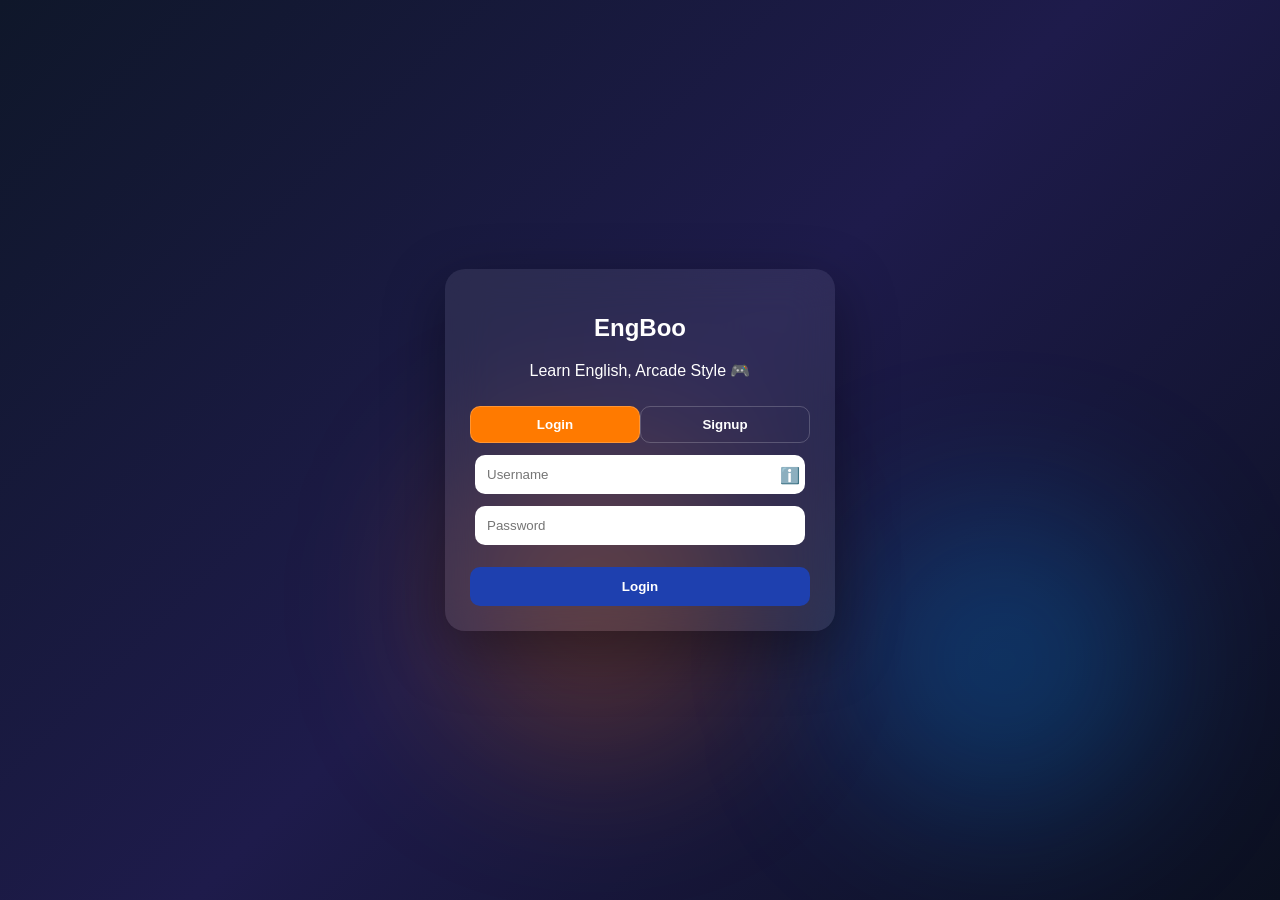
==== Hangman.html @ 026b47ae "release 1.0" ====
<!DOCTYPE html>
<html lang="en">
<head>
<meta charset="UTF-8">
<meta name="viewport" content="width=device-width, initial-scale=1.0">
<title>Hangman Game</title>

<style>

:root{
  --primary:#0e257a;
  --secondary:#F3BE7A;
  --accent:#FFC81E;
  --bg:#5E7AC4;
  --card:#ffffff;
  --text:#12233c;
}

*{
  margin:0;
  padding:0;
  box-sizing:border-box;
}

body{
  font-family:Inter,sans-serif;
  background:
  radial-gradient(
    circle at top left,
    #12233c 0%,
    #800040 40%,
    #c300ff 100%
  );

  min-height:100vh;
  display:flex;
  justify-content:center;
  align-items:center;
  padding:20px;
}

.game-container{
  width:100%;
  max-width:700px;
  background:white;
  border-radius:28px;
  padding:2rem;
  box-shadow:0 20px 50px rgba(0,0,0,0.15);
  text-align:center;
  position:relative;
  overflow:hidden;
}

.back-btn{
  position:absolute;
  top:20px;
  left:20px;
  width:42px;
  height:42px;
  border-radius:50%;
  background:white;
  color:var(--primary);
  text-decoration:none;
  display:flex;
  align-items:center;
  justify-content:center;
  font-size:1.4rem;
  font-weight:700;
  box-shadow:0 8px 20px rgba(0,0,0,0.1);
}

h1{
  color:var(--primary);
  margin-bottom:1rem;
}

.top-bar{
  display:flex;
  justify-content:space-between;
  align-items:center;
  gap:1rem;
  flex-wrap:wrap;
  margin-bottom:1.5rem;
}

.stat{
  font-weight:700;
}

.hearts{
  display:flex;
  gap:0.4rem;
  font-size:1.4rem;
}

.heart.lost{
  opacity:0.3;
  transform:scale(0.8);
}

.hint{
  margin-top:1rem;
  color:#666;
  font-weight:600;
}

.word-display{
  display:flex;
  justify-content:center;
  flex-wrap:wrap;
  gap:12px;
  margin:2rem 0;
}

.letter-box{
  width:48px;
  height:58px;
  border-radius:14px;
  background:#f4f4f4;
  display:flex;
  justify-content:center;
  align-items:center;
  font-size:1.8rem;
  font-weight:800;
  color:var(--primary);
}

.keyboard{
  display:grid;
  grid-template-columns:repeat(7,1fr);
  gap:12px;
  margin-top:2rem;
}

.key{
  padding:1rem;
  border:none;
  border-radius:14px;
  background:var(--primary);
  color:white;
  font-weight:700;
  cursor:pointer;
  transition:0.2s;
  font-size:1rem;
}

.key:hover{
  transform:translateY(-2px);
}

.key.correct{
  background:#2a9d50;
}

.key.wrong{
  background:#d62828;
}

.key:disabled{
  opacity:0.6;
  cursor:not-allowed;
}

.reveal-btn{
  margin-top:1.5rem;
  padding:1rem 1.4rem;
  border:none;
  border-radius:14px;
  background:var(--secondary);
  color:var(--primary);
  font-weight:800;
  cursor:pointer;
  font-size:1rem;
}

.streak{
  margin-top:1rem;
  color:#ff7b00;
  font-weight:800;
}

.definition-box{
  margin-top:1.5rem;
  line-height:1.7;
  color:#444;
}

.correct-flash{
  animation:correctFlash 0.45s;
}

.wrong-shake{
  animation:shake 0.45s;
}

@keyframes correctFlash{

  0%{
    background:#b7ffb7;
  }

  100%{
    background:white;
  }

}

@keyframes shake{

  0%,100%{
    transform:translateX(0);
  }

  20%{
    transform:translateX(-10px);
  }

  40%{
    transform:translateX(10px);
  }

  60%{
    transform:translateX(-8px);
  }

  80%{
    transform:translateX(8px);
  }

}

#countdown-screen{
  position:fixed;
  inset:0;
  background:rgba(0,0,0,0.8);
  display:flex;
  justify-content:center;
  align-items:center;
  z-index:9999;
  cursor:pointer;
}

#countdown-number{
  font-size:7rem;
  font-weight:900;
  color:white;
}

.count-animate{
  animation:pop 0.9s ease;
}

@keyframes pop{

  0%{
    transform:scale(0.7);
    opacity:0;
  }

  60%{
    transform:scale(1.08);
    opacity:1;
  }

  100%{
    transform:scale(1);
    opacity:1;
  }

}

.game-over{
  display:none;
}

#confetti{
  position:fixed;
  inset:0;
  pointer-events:none;
}

@media(max-width:600px){

  body{
    padding:12px;
  }

  .game-container{
    padding:1.2rem;
    border-radius:20px;
  }

  h1{
    font-size:1.6rem;
  }

  .top-bar{
    gap:0.6rem;
    justify-content:center;
  }

  .stat{
    font-size:0.9rem;
  }

  .keyboard{
    grid-template-columns:repeat(5,minmax(0,1fr));
    gap:8px;
    width:100%;
  }

  .key{
    padding:0.8rem 0.2rem;
    font-size:0.9rem;
    min-width:0;
  }

  .letter-box{
    width:40px;
    height:50px;
    font-size:1.4rem;
  }

  .hint{
    font-size:0.95rem;
    line-height:1.5;
  }

  .reveal-btn{
    width:100%;
    font-size:0.95rem;
    padding:0.9rem;
  }

  #countdown-number{
    font-size:3rem;
    text-align:center;
    padding:0 20px;
    line-height:1.2;
  }

}

</style>
</head>
<body>

<div id="countdown-screen">
  <div id="countdown-number">
    TAP TO START
  </div>
</div>

<canvas id="confetti"></canvas>

<div class="game-container" id="game-container">

<a href="index.html" class="back-btn">
←
</a>

<h1>🎯 Hangman</h1>

<div class="top-bar">

<div class="stat">
⭐ Coins:
<span id="coins">0</span>
</div>

<div class="stat">
🏆 Score:
<span id="score">0</span>
</div>

<div class="stat">
📈 Level:
<span id="level">1</span>
</div>

<div class="stat">
⏳
<span id="time">--</span>
</div>

<div class="hearts" id="hearts">
<span class="heart">❤️</span>
<span class="heart">❤️</span>
<span class="heart">❤️</span>
</div>

</div>

<div class="hint" id="hint">
Hint goes here
</div>

<div class="word-display" id="word-display"></div>

<div class="streak" id="streak">
🔥 Streak x0
</div>

<button class="reveal-btn" onclick="revealLetter()">
💡 Reveal Letter (-5 Coins)
</button>

<div class="keyboard" id="keyboard"></div>

<div class="definition-box" id="definition-box"></div>

<div class="game-over" id="game-over">

<h2>Game Over!</h2>

<h1 id="final-score">0</h1>

<button class="reveal-btn" onclick="restartGame()">
Play Again
</button>

</div>

</div>

<audio id="click-sound"
src="https://assets.mixkit.co/active_storage/sfx/2568/2568-preview.mp3">
</audio>

<audio id="correct-sound"
src="https://assets.mixkit.co/active_storage/sfx/2013/2013-preview.mp3">
</audio>

<audio id="wrong-sound"
src="https://assets.mixkit.co/active_storage/sfx/2955/2955-preview.mp3">
</audio>

<audio id="timeout-sound"
src="https://cdn.pixabay.com/download/audio/2022/03/10/audio_2f814eac1f.mp3?filename=clock-ticking-2-104806.mp3">
</audio>

<audio id="lose-sound"
src="https://cdn.pixabay.com/download/audio/2022/01/18/audio_d0e6c2db5d.mp3?filename=negative_beeps-6008.mp3">
</audio>

<audio id="win-sound"
src="https://assets.mixkit.co/active_storage/sfx/1435/1435-preview.mp3"
preload="auto">
</audio>

<audio
id="tap-sound"
src="https://assets.mixkit.co/active_storage/sfx/2568/2568-preview.mp3">
</audio>
<script src="storage.js"></script>
<script>

let usedWords = [];
let gameEnded = false;

const clickSound =
document.getElementById("click-sound");

const correctSound =
document.getElementById("correct-sound");

const wrongSound =
document.getElementById("wrong-sound");

const timeoutSound =
document.getElementById("timeout-sound");

const loseSound =
document.getElementById("lose-sound");

const winSound =
document.getElementById("win-sound");

clickSound.volume = 0.28;   // louder tap sound
correctSound.volume = 0.18;
wrongSound.volume = 0.12;
timeoutSound.volume = 0.08;
loseSound.volume = 0.15;
winSound.volume = 0.30;     // louder win sound
const streakSound =
document.getElementById("win-sound");

streakSound.volume = 0.15;

const words = [

/* EASY */

{
word:"apple",
hint:"A red fruit",
definition:"A fruit that grows on trees.",
example:"I ate an apple."
},

{
word:"purse",
hint:"used to store money",
definition:"A small bag carried in the hand.",
example:"She kept her wallet in her purse."
},

{
word:"car",
hint:"used to travel",
definition:"A vehicle with four wheels.",
example:"He drives a car."
},

{
word:"keyboard",
hint:"used for typing",
definition:"A panel of keys for inputting text into a computer.",
example:"She types quickly on her keyboard."
},

{
word:"banana",
hint:"A yellow fruit",
definition:"A long curved fruit.",
example:"Bananas are rich in potassium."
},

{
word:"teacher",
hint:"Works at school",
definition:"A person who teaches students.",
example:"My teacher is kind."
},

{
word:"school",
hint:"Place for learning",
definition:"A place where students study.",
example:"The school opens at 8 AM."
},

{
word:"garden",
hint:"Place with flowers",
definition:"An area used for growing plants.",
example:"The garden looks beautiful."
},

{
word:"window",
hint:"Made of glass",
definition:"An opening in a wall for light and air.",
example:"She opened the window."
},

{
word:"bottle",
hint:"Used for drinking",
definition:"A container for liquids.",
example:"He filled the bottle with water."
},

{
word:"doctor",
hint:"Treats sick people",
definition:"A medical professional.",
example:"The doctor gave medicine."
},

{
word:"pencil",
hint:"Used for writing",
definition:"A tool used for writing or drawing.",
example:"My pencil is sharp."
},

{
word:"rainbow",
hint:"Appears after rain",
definition:"A colorful arc in the sky.",
example:"We saw a rainbow yesterday."
},

/* MEDIUM */

{
word:"astronaut",
hint:"Travels to space",
definition:"A person trained for space travel.",
example:"The astronaut entered the rocket."
},

{
word:"computer",
hint:"Electronic machine",
definition:"A device used for processing data.",
example:"I use a computer for coding."
},

{
word:"elephant",
hint:"A very large animal",
definition:"The largest land animal.",
example:"The elephant sprayed water."
},

{
word:"mountain",
hint:"Very tall landform",
definition:"A large natural elevation of the earth.",
example:"They climbed the mountain."
},

{
word:"internet",
hint:"Connects the world",
definition:"A global computer network.",
example:"The internet is very useful."
},

{
word:"hospital",
hint:"Place for patients",
definition:"A place where people receive medical care.",
example:"She works in a hospital."
},

{
word:"diamond",
hint:"Very expensive stone",
definition:"A precious gemstone.",
example:"The diamond sparkled brightly."
},

{
word:"language",
hint:"Used for communication",
definition:"A system of words and grammar.",
example:"English is an international language."
},

{
word:"football",
hint:"Popular sport",
definition:"A game played with a ball.",
example:"They played football after school."
},

{
word:"airplane",
hint:"Flies in the sky",
definition:"A powered flying vehicle.",
example:"The airplane landed safely."
},

/* HARD */

{
word:"psychology",
hint:"Study of the mind",
definition:"Science of human behavior and mind.",
example:"She studies psychology."
},

{
word:"philosophy",
hint:"Study of existence and thinking",
definition:"The study of fundamental questions about life.",
example:"He enjoys reading philosophy."
},

{
word:"architecture",
hint:"Designing buildings",
definition:"The art of designing structures.",
example:"She studies architecture."
},

{
word:"entrepreneur",
hint:"Starts businesses",
definition:"A person who creates and runs businesses.",
example:"The entrepreneur launched a startup."
},

{
word:"encyclopedia",
hint:"Large knowledge book",
definition:"A book containing information on many subjects.",
example:"He searched the encyclopedia."
},

{
word:"communication",
hint:"Sharing information",
definition:"The process of exchanging ideas.",
example:"Communication skills are important."
},

{
word:"responsibility",
hint:"A duty or obligation",
definition:"Something you are expected to do.",
example:"Cleaning the room is your responsibility."
},

{
word:"electricity",
hint:"Powers devices",
definition:"A form of energy from electric charge.",
example:"The electricity went out."
},

{
word:"environment",
hint:"Nature around us",
definition:"The surroundings and natural world.",
example:"We should protect the environment."
},

{
word:"technology",
hint:"Modern innovation",
definition:"Application of scientific knowledge.",
example:"Technology changes quickly."
},

/* VERY HARD */

{
word:"metamorphosis",
hint:"A complete transformation",
definition:"A major change in form or structure.",
example:"A caterpillar undergoes metamorphosis."
},

{
word:"microbiology",
hint:"Study of microorganisms",
definition:"Science dealing with microscopic organisms.",
example:"She specializes in microbiology."
},

{
word:"cryptocurrency",
hint:"Digital money",
definition:"A decentralized digital currency.",
example:"Bitcoin is a cryptocurrency."
},

{
word:"photosynthesis",
hint:"Plants make food this way",
definition:"Process plants use sunlight to create energy.",
example:"Photosynthesis needs sunlight."
},

{
word:"international",
hint:"Between countries",
definition:"Existing between nations.",
example:"It was an international event."
},

{
word:"biodiversity",
hint:"Variety of living things",
definition:"The diversity of plant and animal life.",
example:"Forests support biodiversity."
},

{
word:"unbelievable",
hint:"Hard to believe",
definition:"Something extraordinary or shocking.",
example:"The magic trick was unbelievable."
},

{
word:"transportation",
hint:"Moving people or goods",
definition:"The act of transporting something.",
example:"Public transportation saves fuel."
},

{
word:"extraordinary",
hint:"Very unusual",
definition:"Remarkable or exceptional.",
example:"She has extraordinary talent."
},

{
word:"misunderstanding",
hint:"Failure to understand correctly",
definition:"A wrong interpretation.",
example:"It was just a misunderstanding."
}
];

let score = 0;
let level = 1;
let hearts = 3;
let coins = 0;
let streak = 0;

let currentWord = "";
let guessedLetters = [];
let timer;
let timerInterval;

const scoreElement =
document.getElementById("score");

const levelElement =
document.getElementById("level");

const coinsElement =
document.getElementById("coins");

const wordDisplay =
document.getElementById("word-display");

const hintElement =
document.getElementById("hint");

const keyboard =
document.getElementById("keyboard");

const streakElement =
document.getElementById("streak");

const timeElement =
document.getElementById("time");

const definitionBox =
document.getElementById("definition-box");

const gameContainer =
document.getElementById("game-container");


const tapSound =
document.getElementById("tap-sound");

tapSound.volume = 0.35;

  function unlockAudio(){

  [
  correctSound,
  wrongSound,
  timeoutSound,
  loseSound,
  winSound
  ]
  .forEach(sound => {

    sound.play()
    .then(() => {

      sound.pause();
      sound.currentTime = 0;

    })
    .catch(() => {});

  });

  tapSound.pause();
tapSound.currentTime = 0;
tapSound.play().catch(() => {});

}

function getDifficultyWords(){

  if(level <= 3){

    return words.slice(0,2);

  }

  else if(level <= 6){

    return words.slice(0,3);

  }

  else{

    return words;
  }

}

function startGame(){

  gameEnded = false;

  guessedLetters = [];

  definitionBox.innerHTML = "";

  const available =
  getDifficultyWords();

  // REMOVE RECENTLY USED WORDS

  let remainingWords =
  available.filter(item =>
    !usedWords.includes(item.word)
  );

  // RESET IF ALL USED

  if(remainingWords.length === 0){

    usedWords = [];

    remainingWords = available;
  }

  const selected =
  remainingWords[
    Math.floor(
      Math.random() *
      remainingWords.length
    )
  ];

  // SAVE USED WORD

  usedWords.push(selected.word);

  // KEEP ONLY LAST 15 WORDS

  if(usedWords.length > 15){

    usedWords.shift();
  }

  currentWord =
  selected.word;

  hintElement.textContent =
  "💡 Hint: " + selected.hint;

  renderWord();

  renderKeyboard();

  startTimer();

}

function renderWord(){

  wordDisplay.innerHTML = "";

  currentWord.split("")
  .forEach(letter => {

    const box =
    document.createElement("div");

    box.classList.add("letter-box");

    if(guessedLetters.includes(letter)){

      box.textContent = letter.toUpperCase();

    }

    else{

      box.textContent = "_";

    }

    wordDisplay.appendChild(box);

  });

}

function renderKeyboard(){

  keyboard.innerHTML = "";

  const letters =
  "abcdefghijklmnopqrstuvwxyz";

  letters.split("")
  .forEach(letter => {

    const btn =
    document.createElement("button");

    btn.classList.add("key");

    btn.textContent =
    letter.toUpperCase();

    btn.onclick =
    () => guessLetter(letter,btn);

    keyboard.appendChild(btn);

  });

}

function guessLetter(letter,button){

  button.disabled = true;

  // SMALL KEY TAP SOUND
  tapSound.pause();
  tapSound.currentTime = 0;
  tapSound.play().catch(()=>{});

  if(currentWord.includes(letter)){

    button.classList.add("correct");

guessedLetters.push(letter);

renderWord();

/* CHECK IF THIS LETTER FINISHES THE WORD */

const uniqueLetters =
[...new Set(currentWord.split(""))];

const won =
uniqueLetters.every(l =>
guessedLetters.includes(l));

if(won){

  checkWin();

}

else{

  correctSound.currentTime = 0;

  correctSound.play().catch(()=>{});

}

  }

  else{

    button.classList.add("wrong");

    wrongSound.pause();
    wrongSound.currentTime = 0;
    wrongSound.play().catch(()=>{});

    hearts--;

    updateHearts();

    gameContainer.classList.add("wrong-shake");

    setTimeout(() => {

      gameContainer.classList.remove("wrong-shake");

    },450);

    if(hearts <= 0){

      endGame();
    }

  }

}

function checkWin(){

  const uniqueLetters =
  [...new Set(currentWord.split(""))];

  const won =
  uniqueLetters.every(letter =>
  guessedLetters.includes(letter));

  if(won){

gameContainer.classList.add("correct-flash");

setTimeout(() => {

  gameContainer.classList.remove("correct-flash");

},450);

/* WIN SOUND */

winSound.pause();

winSound.currentTime = 0;

winSound.volume = 0.45;

const playPromise = winSound.play();

if(playPromise !== undefined){

  playPromise.catch(err => {

    console.log("Win sound failed:", err);

  });

}

streak++;

    streakElement.textContent =
    `🔥 Streak x${streak}`;

if(streak >= 3){

  coins += 2;

  launchConfetti();
}

    if(streak >= 5){

      coins += 5;
    }

    score++;

    level++;

    scoreElement.textContent = score;
    levelElement.textContent = level;
    coinsElement.textContent = coins;

    const selected =
    words.find(w => w.word === currentWord);

    definitionBox.innerHTML = `
    <h3>${selected.word.toUpperCase()}</h3>
    <p><strong>Definition:</strong>
    ${selected.definition}</p>

    <p><strong>Example:</strong>
    ${selected.example}</p>
    `;

    setTimeout(() => {

      startGame();

    },2500);

  }

}

function revealLetter(){

  // STOP IF GAME ENDED

  if(gameEnded){
    return;
  }

  if(coins < 5){

    alert("Not enough coins!");

    return;
  }

  const hiddenLetters =
  currentWord
  .split("")
  .filter(letter =>
    !guessedLetters.includes(letter));

  if(hiddenLetters.length === 0){
    return;
  }

  const randomLetter =
  hiddenLetters[
    Math.floor(
      Math.random() *
      hiddenLetters.length
    )
  ];

  guessedLetters.push(randomLetter);

  coins -= 5;

  coinsElement.textContent = coins;

  renderWord();

  checkWin();

}

function updateHearts(){

  const heartSpans =
  document.querySelectorAll(".heart");

  heartSpans.forEach((heart,index) => {

    if(index >= hearts){

      heart.classList.add("lost");
    }

  });

}

function startTimer(){

  clearInterval(timerInterval);

  if(level <= 3){

    timeElement.textContent = "--";

    return;
  }

  timer =
  level >= 8 ? 15 : 20;

  timeElement.textContent =
  timer;

  timerInterval =
  setInterval(() => {

    timer--;

    timeElement.textContent =
    timer;

    if(timer <= 0){

      clearInterval(timerInterval);
timeoutSound.currentTime = 0;

timeoutSound.play().catch(()=>{});
      hearts--;

      updateHearts();

      if(hearts <= 0){

        endGame();

      }

      else{

        startGame();
      }

    }

  },1000);

}

function endGame(){

  gameEnded = true;

  clearInterval(timerInterval);

  // SAVE SCORE
  updateScore("hangman", score);

  loseSound.pause();
  loseSound.currentTime = 0;

  loseSound.play().catch(()=>{});

  // HIDE GAME UI
  hintElement.style.display = "none";

  wordDisplay.style.display = "none";

  keyboard.style.display = "none";

  definitionBox.style.display = "none";

  document.querySelector(".reveal-btn")
  .style.display = "none";

  streakElement.style.display = "none";

  // SHOW GAME OVER
  const gameOver =
  document.getElementById("game-over");

  gameOver.style.display = "block";

  document.getElementById("final-score")
  .textContent = score;

  // SHOW CORRECT WORD
  gameOver.innerHTML = `
    <h2>Game Over!</h2>

    <p style="margin-top:10px;">
      The word was:
    </p>

    <h3 style="
      margin-top:10px;
      color:#0e257a;
    ">
      ${currentWord.toUpperCase()}
    </h3>

    <p style="margin-top:18px;">
      Final Score
    </p>

    <h1 id="final-score">
      ${score}
    </h1>

    <button
    class="reveal-btn"
    onclick="restartGame()">
      Play Again
    </button>

    <button
    class="reveal-btn"
    style="
      margin-left:10px;
      background:#1d9bf0;
      color:white;
    "
    onclick="shareScore()">
      Share Score
    </button>
  `;
}

function restartGame(){

  score = 0;
  level = 1;
  hearts = 3;
  coins = 0;
  streak = 0;

  gameEnded = false;

  scoreElement.textContent = score;

  levelElement.textContent = level;

  coinsElement.textContent = coins;

  streakElement.textContent =
  "🔥 Streak x0";

  // SHOW UI AGAIN

  hintElement.style.display = "block";

  wordDisplay.style.display = "flex";

  keyboard.style.display = "grid";

  definitionBox.style.display = "block";

  document.querySelector(".reveal-btn")
  .style.display = "inline-block";

  streakElement.style.display = "block";

  document.getElementById("game-over")
  .style.display = "none";

  document.querySelectorAll(".heart")
  .forEach(h =>
    h.classList.remove("lost")
  );

  startGame();

}

function shareScore(){

  const text =
  `🎯 I scored ${score} points in Hangman! Play here: https://eng-boo.vercel.app`;

  if(navigator.share){

    navigator.share({
      title:"Hangman",
      text:text
    });

  }

  else{

    alert(text);

  }

}

function launchConfetti(){

  const canvas =
  document.getElementById("confetti");

  const ctx =
  canvas.getContext("2d");

  canvas.width =
  window.innerWidth;

  canvas.height =
  window.innerHeight;

  const pieces = [];

  for(let i=0;i<120;i++){

    pieces.push({
      x:Math.random()*canvas.width,
      y:Math.random()*canvas.height-canvas.height,
      r:Math.random()*6+2,
      d:Math.random()*120
    });

  }

  let angle = 0;

  function draw(){

    ctx.clearRect(
    0,0,canvas.width,canvas.height
    );

    for(let i=0;i<pieces.length;i++){

      const p = pieces[i];

      ctx.beginPath();

      ctx.arc(
      p.x,p.y,p.r,
      0,Math.PI*2
      );

      ctx.fillStyle =
ctx.fillStyle = "#ffffff";

      ctx.fill();

    }

    update();

  }

  function update(){

    angle += 0.01;

    for(let i=0;i<pieces.length;i++){

      const p = pieces[i];

      p.y +=
      Math.cos(angle+p.d)+3;

      p.x +=
      Math.sin(angle);

      if(p.y > canvas.height){

        p.y = -10;
      }

    }

  }

  const animation =
  setInterval(draw,20);

  setTimeout(() => {

    clearInterval(animation);

    ctx.clearRect(
    0,0,canvas.width,canvas.height
    );

  },2500);

}

function startCountdown(){

  let count = 3;

  const countdownNumber =
  document.getElementById("countdown-number");

  const countdownScreen =
  document.getElementById("countdown-screen");

  function animate(text){

    countdownNumber.classList.remove("count-animate");

    void countdownNumber.offsetWidth;

    countdownNumber.textContent = text;

    countdownNumber.classList.add("count-animate");

  }

  animate(count);

  const interval =
  setInterval(() => {

    count--;

    if(count > 0){

      animate(count);

    }

    else if(count === 0){

      animate("GO!");

    }

    else{

      clearInterval(interval);

      setTimeout(() => {

        countdownScreen.style.display =
        "none";

        startGame();

      },700);

    }

  },1000);

}

document
.getElementById("countdown-screen")
.addEventListener("click",() => {

  unlockAudio();

  startCountdown();

},{
  once:true
});


</script>

</body>
</html>
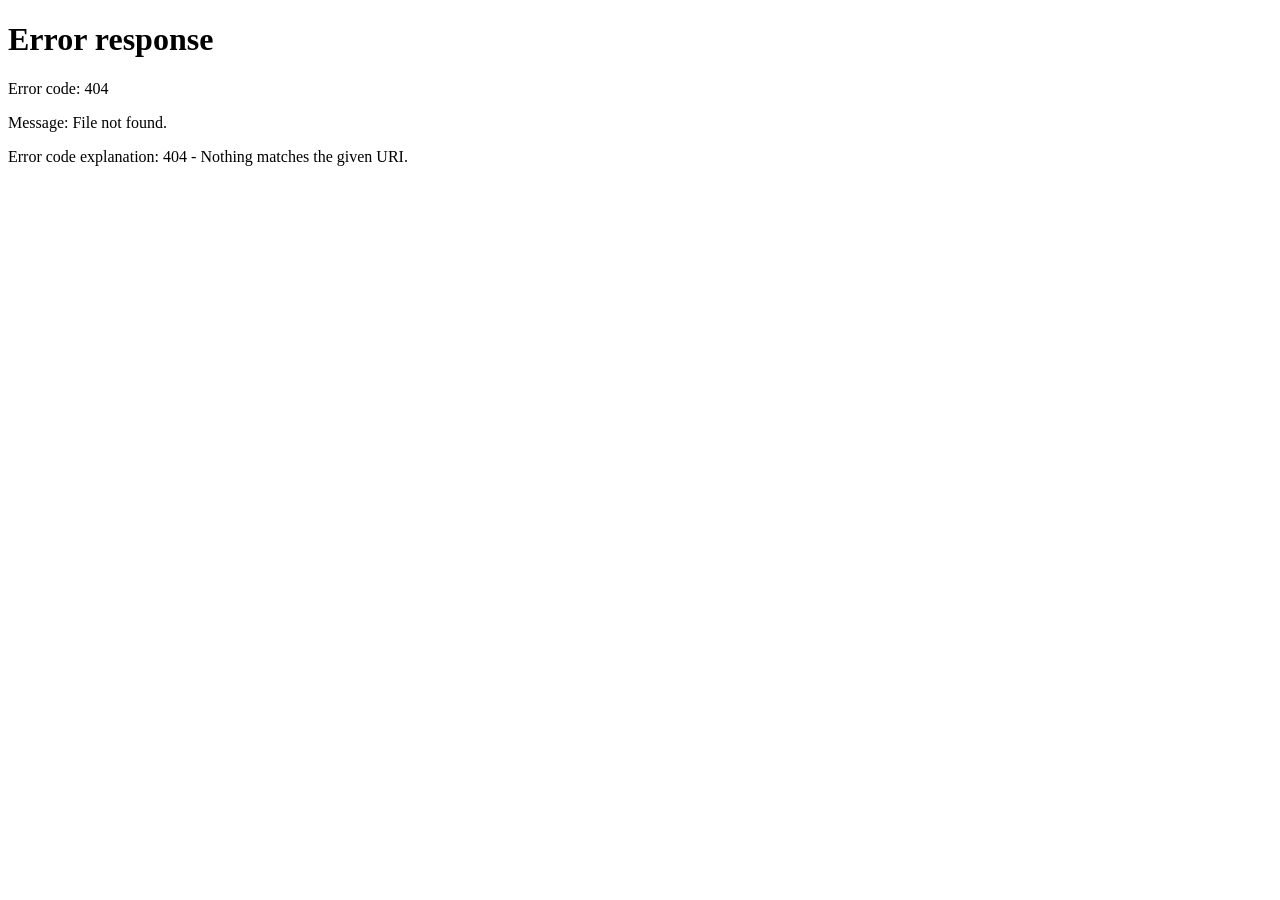
==== commit 99c3b58a: "mascot added" ====
--- a/Hangman.html
+++ b/Hangman.html
@@ -6,6 +6,36 @@
 <title>Hangman Game</title>
 
 <style>
+
+.cat-mascot{
+
+  position:absolute;
+
+  top:10px;
+
+  left:35%;
+
+  transform:translateX(-50%);
+
+  z-index:10;
+
+  pointer-events:none;
+
+  filter:
+  drop-shadow(0 12px 24px rgba(0,0,0,0.2));
+
+  animation:
+  floatCat 3s ease-in-out infinite;
+
+}
+
+.cat-mascot img{
+
+  width:140px;
+
+  display:block;
+
+}
 
 :root{
   --primary:#0e257a;
@@ -48,7 +78,8 @@
   box-shadow:0 20px 50px rgba(0,0,0,0.15);
   text-align:center;
   position:relative;
-  overflow:hidden;
+  overflow:visible;
+  margin-top:120px;
 }
 
 .back-btn{
@@ -341,10 +372,35 @@
 
 }
 
+.cat-message{
+  margin-top:0.4rem;
+  font-weight:700;
+  color:#0e257a;
+  min-height:24px;
+}
+
+@keyframes floatCat{
+
+  0%{
+    transform:translateY(0px);
+  }
+
+  50%{
+    transform:translateY(-8px);
+  }
+
+  100%{
+    transform:translateY(0px);
+  }
+
+}
+
 </style>
 </head>
 <body>
-
+<div class="cat-mascot">
+  <img id="cat-img" src="assets/cat/sitting-cat.png">
+</div>
 <div id="countdown-screen">
   <div id="countdown-number">
     TAP TO START
@@ -361,10 +417,12 @@
 
 <h1>🎯 Hangman</h1>
 
+
+
 <div class="top-bar">
 
 <div class="stat">
-⭐ Coins:
+🐟 Fishes:
 <span id="coins">0</span>
 </div>
 
@@ -387,6 +445,12 @@
 <span class="heart">❤️</span>
 <span class="heart">❤️</span>
 <span class="heart">❤️</span>
+<span class="heart">❤️</span>
+<span class="heart">❤️</span>
+<span class="heart">❤️</span>
+
+
+
 </div>
 
 </div>
@@ -402,7 +466,7 @@
 </div>
 
 <button class="reveal-btn" onclick="revealLetter()">
-💡 Reveal Letter (-5 Coins)
+💡 Reveal Letter (-5 Fishes)
 </button>
 
 <div class="keyboard" id="keyboard"></div>
@@ -452,6 +516,27 @@
 id="tap-sound"
 src="https://assets.mixkit.co/active_storage/sfx/2568/2568-preview.mp3">
 </audio>
+
+<audio
+id="cat-happy-sound"
+src="assets/sounds/cat-happy.mp3">
+</audio>
+
+<audio
+id="cat-sad-sound"
+src="assets/sounds/cat-sad.wav">
+</audio>
+
+<audio
+id="coin-sound"
+src="assets/sounds/coin.wav">
+</audio>
+
+<audio
+id="cat-scream-sound"
+src="assets/sounds/cat-scream.wav">
+</audio>
+
 <script src="storage.js"></script>
 <script>
 
@@ -475,6 +560,7 @@
 
 const winSound =
 document.getElementById("win-sound");
+
 
 clickSound.volume = 0.28;   // louder tap sound
 correctSound.volume = 0.18;
@@ -801,7 +887,7 @@
 
 let score = 0;
 let level = 1;
-let hearts = 3;
+let hearts = 6;
 let coins = 0;
 let streak = 0;
 
@@ -895,7 +981,10 @@
 
 }
 
+
 function startGame(){
+
+  updateCatMood("start");
 
   gameEnded = false;
 
@@ -1023,44 +1112,52 @@
 
   if(currentWord.includes(letter)){
 
+    updateCatMood("correct");
+
     button.classList.add("correct");
 
-guessedLetters.push(letter);
-
-renderWord();
-
-/* CHECK IF THIS LETTER FINISHES THE WORD */
-
-const uniqueLetters =
-[...new Set(currentWord.split(""))];
-
-const won =
-uniqueLetters.every(l =>
-guessedLetters.includes(l));
-
-if(won){
-
-  checkWin();
-
-}
-
-else{
-
-  correctSound.currentTime = 0;
-
-  correctSound.play().catch(()=>{});
-
-}
+    guessedLetters.push(letter);
+
+    renderWord();
+
+    /* CHECK IF THIS LETTER FINISHES THE WORD */
+
+    const uniqueLetters =
+    [...new Set(currentWord.split(""))];
+
+    const won =
+    uniqueLetters.every(l =>
+    guessedLetters.includes(l));
+
+    if(won){
+
+      checkWin();
+
+    }
+
+    else{
+
+      catHappySound.currentTime = 0;
+
+      catHappySound.play().catch(()=>{});
+
+    }
 
   }
 
   else{
 
+    updateCatMood("wrong");
+
     button.classList.add("wrong");
 
     wrongSound.pause();
+
     wrongSound.currentTime = 0;
-    wrongSound.play().catch(()=>{});
+
+    catSadSound.currentTime = 0;
+
+    catSadSound.play().catch(()=>{});
 
     hearts--;
 
@@ -1077,6 +1174,7 @@
     if(hearts <= 0){
 
       endGame();
+
     }
 
   }
@@ -1095,7 +1193,7 @@
   if(won){
 
 gameContainer.classList.add("correct-flash");
-
+updateCatMood("win");
 setTimeout(() => {
 
   gameContainer.classList.remove("correct-flash");
@@ -1110,7 +1208,10 @@
 
 winSound.volume = 0.45;
 
-const playPromise = winSound.play();
+coinSound.currentTime = 0;
+
+const playPromise =
+coinSound.play();
 
 if(playPromise !== undefined){
 
@@ -1283,7 +1384,7 @@
 }
 
 function endGame(){
-
+updateCatMood("lose");
   gameEnded = true;
 
   clearInterval(timerInterval);
@@ -1294,7 +1395,8 @@
   loseSound.pause();
   loseSound.currentTime = 0;
 
-  loseSound.play().catch(()=>{});
+  catScreamSound.currentTime = 0;
+catScreamSound.play().catch(()=>{});
 
   // HIDE GAME UI
   hintElement.style.display = "none";
@@ -1365,7 +1467,7 @@
 
   score = 0;
   level = 1;
-  hearts = 3;
+  hearts = 6;
   coins = 0;
   streak = 0;
 
@@ -1596,6 +1698,64 @@
   once:true
 });
 
+function updateCatMood(type){
+
+  const cat =
+  document.getElementById("cat-img");
+
+  if(type === "correct"){
+
+    cat.src =
+    "assets/cat/mouth-slightly-open-cat.png";
+
+  }
+
+  else if(type === "wrong"){
+
+    cat.src =
+    "assets/cat/shocked-cat.png";
+
+  }
+
+  else if(type === "win"){
+
+    cat.src =
+    "assets/cat/sitting-cat.png";
+
+  }
+
+  else if(type === "lose"){
+
+    cat.src =
+    "assets/cat/passedout-cat.png";
+
+  }
+
+  else{
+
+    cat.src =
+    "assets/cat/mouth-slightly-open-cat.png";
+
+  }
+
+}
+
+const catHappySound =
+document.getElementById("cat-happy-sound");
+
+const catSadSound =
+document.getElementById("cat-sad-sound");
+
+const coinSound =
+document.getElementById("coin-sound");
+
+const catScreamSound =
+document.getElementById("cat-scream-sound");
+
+catHappySound.volume = 0.18;
+catSadSound.volume = 0.18;
+coinSound.volume = 0.20;
+catScreamSound.volume = 0.22;
 
 </script>
 
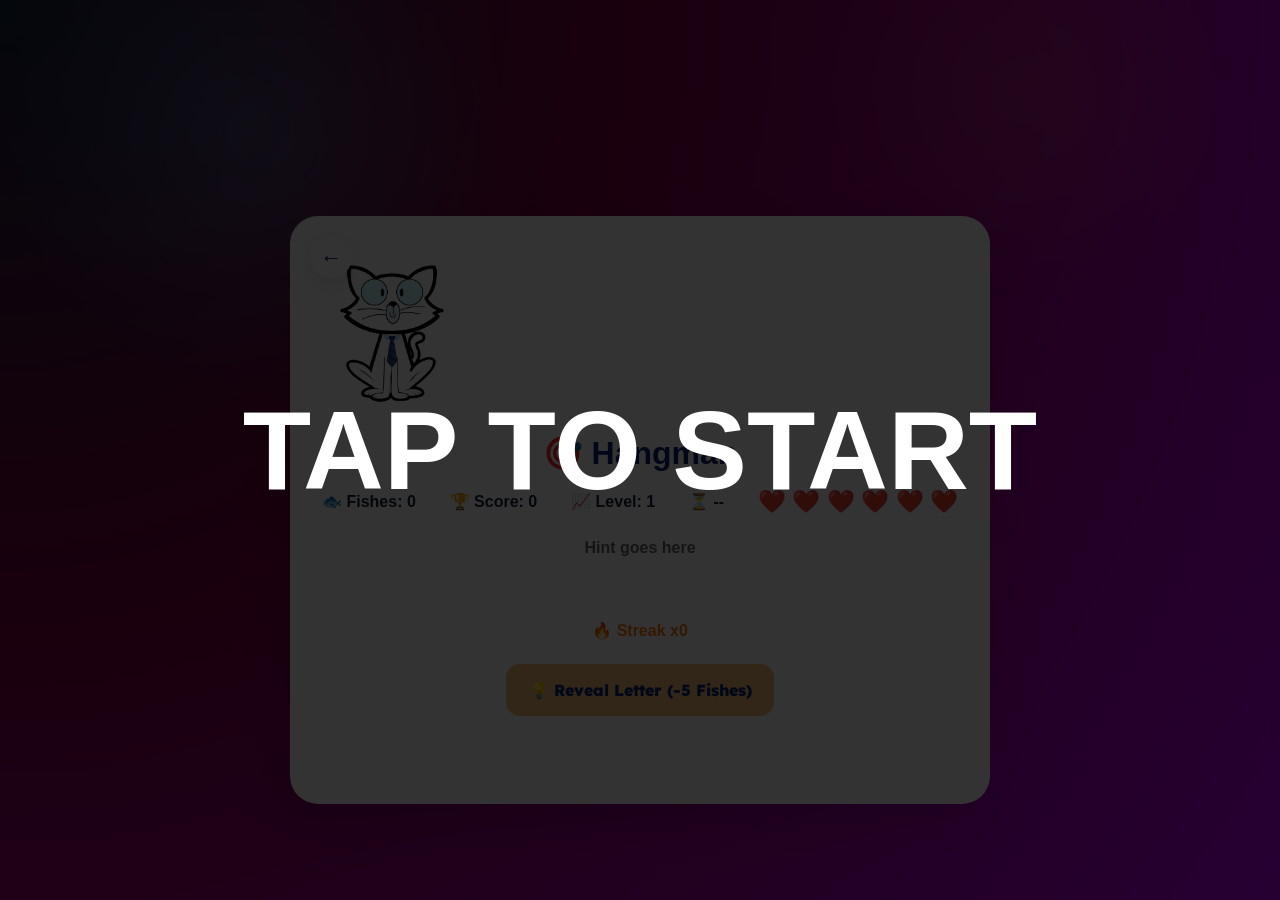
==== commit 61cb0791: "global leaderboard" ====
--- a/Hangman.html
+++ b/Hangman.html
@@ -4,20 +4,24 @@
 <meta charset="UTF-8">
 <meta name="viewport" content="width=device-width, initial-scale=1.0">
 <title>Hangman Game</title>
+<link rel="manifest" href="manifest.json">
+<link rel="stylesheet" href="styles.css">
 
 <style>
 
-.cat-mascot{
+/* Default = PC/Desktop */
+.spellbee-cat{
+
+  width:10%;
 
   position:absolute;
 
-  top:10px;
-
-  left:35%;
+  top:0%;
+  left:50%;
 
   transform:translateX(-50%);
 
-  z-index:10;
+  z-index:5;
 
   pointer-events:none;
 
@@ -25,7 +29,22 @@
   drop-shadow(0 12px 24px rgba(0,0,0,0.2));
 
   animation:
-  floatCat 3s ease-in-out infinite;
+  catFloat 3s ease-in-out infinite;
+
+  transition:
+  opacity 0.35s ease,
+  transform 0.35s ease;
+
+}
+
+/* Mobile */
+@media (max-width: 768px){
+
+  .spellbee-cat{
+    width:25%;
+    transform:translateX(-50%);
+    
+  }
 
 }
 
@@ -398,9 +417,7 @@
 </style>
 </head>
 <body>
-<div class="cat-mascot">
-  <img id="cat-img" src="assets/cat/sitting-cat.png">
-</div>
+
 <div id="countdown-screen">
   <div id="countdown-number">
     TAP TO START
@@ -410,7 +427,9 @@
 <canvas id="confetti"></canvas>
 
 <div class="game-container" id="game-container">
-
+<div class="cat-mascot">
+  <img id="cat-img" src="assets/cat/sitting-cat.png">
+</div>
 <a href="index.html" class="back-btn">
 ←
 </a>
@@ -578,6 +597,67 @@
 /* EASY */
 
 {
+word:"cat",
+hint:"small pet animal",
+definition:"A small domesticated animal.",
+example:"The cat is sleeping."
+},
+{
+word:"book",
+hint:"used for reading",
+definition:"A set of written pages.",
+example:"I read a book."
+},
+{
+word:"water",
+hint:"drinkable liquid",
+definition:"Clear liquid essential for life.",
+example:"Drink more water."
+},
+{
+word:"table",
+hint:"has four legs",
+definition:"Furniture with a flat top.",
+example:"The book is on the table."
+},
+{
+word:"chair",
+hint:"you sit on it",
+definition:"A seat for one person.",
+example:"She sat on the chair."
+},
+{
+word:"phone",
+hint:"used to call",
+definition:"A device for communication.",
+example:"He used his phone."
+},
+{
+word:"pen",
+hint:"used to write",
+definition:"An ink writing tool.",
+example:"I lost my pen."
+},
+{
+word:"milk",
+hint:"white drink",
+definition:"A white liquid from animals.",
+example:"She drinks milk."
+},
+{
+word:"sun",
+hint:"bright star in sky",
+definition:"The star at the center of our solar system.",
+example:"The sun is hot."
+},
+{
+word:"star",
+hint:"twinkles at night",
+definition:"A glowing space object.",
+example:"I saw a star."
+},
+
+{
 word:"apple",
 hint:"A red fruit",
 definition:"A fruit that grows on trees.",
@@ -668,7 +748,105 @@
 example:"We saw a rainbow yesterday."
 },
 
+{
+word:"river",
+hint:"flows to the sea",
+definition:"A large natural stream of water.",
+example:"The river is calm."
+},
+{
+word:"movie",
+hint:"a film to watch",
+definition:"A story recorded on camera for viewing.",
+example:"We watched a movie tonight."
+},
+{
+word:"pizza",
+hint:"savory flatbread",
+definition:"A dish with cheese and toppings on dough.",
+example:"He ordered a pizza."
+},
+{
+word:"socks",
+hint:"worn on feet",
+definition:"Soft coverings worn on feet.",
+example:"Her socks are warm."
+},
+{
+word:"clock",
+hint:"tells the time",
+definition:"A device for showing the time of day.",
+example:"The clock struck noon."
+},
+{
+word:"bread",
+hint:"baked grain food",
+definition:"A staple food made from flour and water.",
+example:"She sliced the bread."
+},
+
 /* MEDIUM */
+
+{
+word:"dinosaur",
+hint:"extinct giant animal",
+definition:"Large prehistoric reptiles.",
+example:"Dinosaurs lived long ago."
+},
+{
+word:"volcano",
+hint:"erupts lava",
+definition:"A mountain that releases lava.",
+example:"The volcano erupted."
+},
+{
+word:"triangle",
+hint:"3 sides shape",
+definition:"A three-sided polygon.",
+example:"Draw a triangle."
+},
+{
+word:"oxygen",
+hint:"we breathe it",
+definition:"A gas essential for life.",
+example:"Humans need oxygen."
+},
+{
+word:"computerization",
+hint:"use of computers",
+definition:"Process of using computers in systems.",
+example:"Office computerization improved speed."
+},
+{
+word:"calendar",
+hint:"shows dates",
+definition:"A system of organizing days.",
+example:"Check the calendar."
+},
+{
+word:"telescope",
+hint:"see stars closer",
+definition:"An instrument for viewing distant objects.",
+example:"He used a telescope."
+},
+{
+word:"population",
+hint:"number of people",
+definition:"Total number of people in an area.",
+example:"India has a large population."
+},
+{
+word:"competition",
+hint:"people compete",
+definition:"A contest between people.",
+example:"She won the competition."
+},
+{
+word:"festival",
+hint:"celebration",
+definition:"A cultural celebration event.",
+example:"Diwali is a festival."
+},
 
 {
 word:"astronaut",
@@ -740,7 +918,105 @@
 example:"The airplane landed safely."
 },
 
+{
+word:"camera",
+hint:"captures photos",
+definition:"A device used to take pictures.",
+example:"She used a camera on vacation."
+},
+{
+word:"jacket",
+hint:"keeps you warm",
+definition:"A piece of clothing worn on the upper body.",
+example:"He wore a jacket when it was cold."
+},
+{
+word:"library",
+hint:"houses many books",
+definition:"A place where books are kept for reading.",
+example:"She studies at the library."
+},
+{
+word:"planet",
+hint:"orbits the sun",
+definition:"A celestial body moving around a star.",
+example:"Earth is a planet."
+},
+{
+word:"bicycle",
+hint:"ride with two wheels",
+definition:"A vehicle with two wheels powered by pedaling.",
+example:"He rode his bicycle to the park."
+},
+{
+word:"forest",
+hint:"filled with trees",
+definition:"A large area covered chiefly with trees and undergrowth.",
+example:"The forest was full of birds."
+},
+
 /* HARD */
+
+{
+word:"consciousness",
+hint:"awareness of mind",
+definition:"State of being aware.",
+example:"He lost consciousness."
+},
+{
+word:"hypothesis",
+hint:"scientific guess",
+definition:"A testable idea in science.",
+example:"They tested the hypothesis."
+},
+{
+word:"bureaucracy",
+hint:"government system",
+definition:"System of official rules and offices.",
+example:"Bureaucracy slows work."
+},
+{
+word:"subconscious",
+hint:"hidden mind",
+definition:"Part of mind not fully aware.",
+example:"Subconscious thoughts affect behavior."
+},
+{
+word:"infrastructure",
+hint:"basic systems",
+definition:"Basic physical systems of a country.",
+example:"Roads are infrastructure."
+},
+{
+word:"artificial",
+hint:"not natural",
+definition:"Made by humans.",
+example:"Artificial intelligence is growing."
+},
+{
+word:"innovation",
+hint:"new idea",
+definition:"Introduction of new ideas.",
+example:"Innovation drives progress."
+},
+{
+word:"interpretation",
+hint:"meaning of something",
+definition:"Explanation of meaning.",
+example:"His interpretation was wrong."
+},
+{
+word:"transformation",
+hint:"big change",
+definition:"Complete change in form.",
+example:"The city saw transformation."
+},
+{
+word:"methodology",
+hint:"system of methods",
+definition:"A system of methods used.",
+example:"Research methodology is important."
+},
 
 {
 word:"psychology",
@@ -964,13 +1240,13 @@
 
   if(level <= 3){
 
-    return words.slice(0,2);
+    return words.slice(0,16);
 
   }
 
   else if(level <= 6){
 
-    return words.slice(0,3);
+    return words.slice(0,28);
 
   }
 
@@ -1023,11 +1299,11 @@
 
   usedWords.push(selected.word);
 
-  // KEEP ONLY LAST 15 WORDS
-
-  if(usedWords.length > 15){
-
-    usedWords.shift();
+  // ONLY RESET AFTER ALL AVAILABLE WORDS HAVE BEEN USED
+
+  if (usedWords.length >= available.length) {
+
+    usedWords = [];
   }
 
   currentWord =
@@ -1391,6 +1667,7 @@
 
   // SAVE SCORE
   updateScore("hangman", score);
+  submitScore("hangman", score);
 
   loseSound.pause();
   loseSound.currentTime = 0;
--- a/styles.css
+++ b/styles.css
@@ -0,0 +1,320 @@
+@import url('https://fonts.googleapis.com/css2?family=Lexend:wght@300;400;500;600;700;800&display=swap');
+
+:root {
+  color-scheme: dark;
+  --bg:#080b16;
+  --surface:rgba(255,255,255,0.08);
+  --surface-strong:rgba(255,255,255,0.14);
+  --surface-soft:rgba(255,255,255,0.06);
+  --text:#eff2ff;
+  --text-muted:rgba(239,242,255,0.72);
+  --accent:#60d6ff;
+  --accent-strong:#ffbe4d;
+  --accent-pink:#d87bff;
+  --shadow:0 28px 80px rgba(0,0,0,0.22);
+  --radius:28px;
+  --transition:all 0.28s ease;
+}
+
+* {
+  box-sizing:border-box;
+  margin:0;
+  padding:0;
+}
+
+html {
+  scroll-behavior:smooth;
+  font-size:16px;
+}
+
+body {
+  font-family:'Lexend',sans-serif;
+  min-height:100vh;
+  background: radial-gradient(circle at top left, rgba(96, 214, 255, 0.12), transparent 24%),
+    radial-gradient(circle at bottom right, rgba(255, 190, 77, 0.12), transparent 22%),
+    linear-gradient(180deg, #06080f 0%, #090c17 100%);
+  color:var(--text);
+  overflow-x:hidden;
+}
+
+body::before {
+  content:'';
+  position:fixed;
+  inset:0;
+  pointer-events:none;
+  background:radial-gradient(circle at 20% 15%, rgba(96, 214, 255, 0.22), transparent 20%),
+    radial-gradient(circle at 80% 10%, rgba(255, 190, 77, 0.14), transparent 16%);
+}
+
+button,
+a,
+input,
+textarea {
+  font-family:'Lexend',sans-serif;
+}
+
+button,
+a.button {
+  border:none;
+  cursor:pointer;
+  transition:var(--transition);
+}
+
+button:focus,
+a.button:focus,
+input:focus,
+textarea:focus {
+  outline:2px solid rgba(96,214,255,0.7);
+  outline-offset:3px;
+}
+
+img {
+  max-width:100%;
+  display:block;
+}
+
+section {
+  position:relative;
+  padding:100px 24px;
+}
+
+nav {
+  position:fixed;
+  top:16px;
+  left:50%;
+  transform:translateX(-50%);
+  width:min(1140px,calc(100% - 32px));
+  display:flex;
+  align-items:center;
+  justify-content:space-between;
+  gap:18px;
+  padding:18px 24px;
+  background:rgba(10,13,23,0.76);
+  border:1px solid rgba(255,255,255,0.08);
+  border-radius:38px;
+  box-shadow:var(--shadow);
+  backdrop-filter:blur(28px);
+  z-index:1000;
+}
+
+.logo,
+.logo span {
+  font-family:'Lexend',sans-serif;
+  letter-spacing:0.08em;
+}
+
+.logo {
+  display:flex;
+  align-items:center;
+  gap:14px;
+  font-size:1.55rem;
+  font-weight:800;
+  text-transform:uppercase;
+}
+
+.logo img {
+  width:48px;
+  height:48px;
+}
+
+.nav-links {
+  display:flex;
+  gap:24px;
+  align-items:center;
+}
+
+.nav-links a {
+  color:var(--text);
+  text-decoration:none;
+  font-weight:600;
+}
+
+.hero {
+  min-height:100vh;
+  padding-top:160px;
+  display:grid;
+  place-items:center;
+  text-align:center;
+}
+
+.hero h1 {
+  font-size:clamp(3.5rem,6vw,5.8rem);
+  line-height:0.98;
+  letter-spacing:-0.05em;
+  margin-bottom:18px;
+}
+
+.hero p {
+  max-width:760px;
+  margin:0 auto;
+  color:var(--text-muted);
+  font-size:1.1rem;
+  line-height:1.8;
+}
+
+.hero-buttons {
+  margin-top:32px;
+  display:flex;
+  gap:18px;
+  flex-wrap:wrap;
+  justify-content:center;
+}
+
+.primary-btn,
+.secondary-btn {
+  display:inline-flex;
+  align-items:center;
+  justify-content:center;
+  min-height:56px;
+  padding:0 28px;
+  border-radius:999px;
+  font-weight:700;
+  text-decoration:none;
+  white-space:nowrap;
+}
+
+.primary-btn {
+  background:linear-gradient(135deg, #60d6ff, #ffbe4d);
+  color:#08111f;
+  box-shadow:0 16px 40px rgba(96,214,255,0.2);
+}
+
+.secondary-btn {
+  background:rgba(255,255,255,0.06);
+  color:var(--text);
+  border:1px solid rgba(255,255,255,0.12);
+}
+
+.section-title {
+  max-width:920px;
+  margin:0 auto 34px;
+  font-size:clamp(2.6rem,5vw,3.8rem);
+  line-height:1.02;
+  font-weight:800;
+  text-align:center;
+}
+
+.carousel-section,
+.leaderboard-section,
+.reviews,
+.features,
+.faq {
+  padding-top:90px;
+  padding-bottom:90px;
+}
+
+.carousel-wrapper,
+.reviews-grid,
+.features-grid {
+  max-width:1300px;
+  margin:0 auto;
+}
+
+.game-card,
+.feature-card,
+.review-card,
+.faq-item,
+.leaderboard-card {
+  background:rgba(255,255,255,0.08);
+  border:1px solid rgba(255,255,255,0.1);
+  border-radius:28px;
+  backdrop-filter:blur(18px);
+  box-shadow:var(--shadow);
+}
+
+.leaderboard-tabs {
+  display:flex;
+  justify-content:center;
+  gap:14px;
+  flex-wrap:wrap;
+  margin:0 auto 28px;
+  max-width:920px;
+}
+
+.leaderboard-tab {
+  appearance:none;
+  border:1px solid rgba(255,255,255,0.12);
+  background:rgba(255,255,255,0.06);
+  color:var(--text);
+  padding:14px 22px;
+  border-radius:999px;
+  font-weight:700;
+  cursor:pointer;
+  transition:var(--transition);
+  min-width:140px;
+}
+
+.leaderboard-tab.active {
+  background:linear-gradient(135deg,#60d6ff,#ffbe4d);
+  color:#08111f;
+  border-color:rgba(255,255,255,0.18);
+}
+
+.leaderboard-podium {
+  display:flex;
+  gap:20px;
+  justify-content:center;
+  align-items:flex-end;
+  flex-wrap:wrap;
+}
+
+.podium-card {
+  position:relative;
+  overflow:hidden;
+  min-width:220px;
+  max-width:320px;
+  padding:28px 24px 100px;
+}
+
+.podium-card .podium-rank {
+  margin:18px auto 0;
+  font-size:2.4rem;
+}
+
+.podium-avatar-frame {
+  width:98px;
+  height:98px;
+  border-radius:50%;
+  overflow:visible;
+  margin:0 auto 8px;
+  position:relative;
+}
+
+.podium-crown {
+  position:absolute;
+  top:-16px;
+  left:50%;
+  transform:translateX(-50%);
+  font-size:1.6rem;
+}
+
+.podium-confetti {
+  position:absolute;
+  inset:0;
+  pointer-events:none;
+}
+
+.podium-step {
+  position:absolute;
+  bottom:0;
+  left:50%;
+  transform:translateX(-50%);
+  width:90%;
+  height:52px;
+  background:rgba(255,255,255,0.08);
+  border-radius:999px 999px 34px 34px;
+}
+
+@media (max-width:900px) {
+  nav { position:static; transform:none; margin:16px auto 0; width:calc(100% - 32px); }
+  .hero { padding-top:120px; }
+  .section-title { font-size:2.6rem; }
+  .leaderboard-podium { flex-direction:column; align-items:center; }
+}
+
+@media (max-width:600px) {
+  body { font-size:15px; }
+  section { padding:64px 16px; }
+  .hero h1 { font-size:2.8rem; }
+  .leaderboard-tab { min-width:unset; width:100%; }
+}
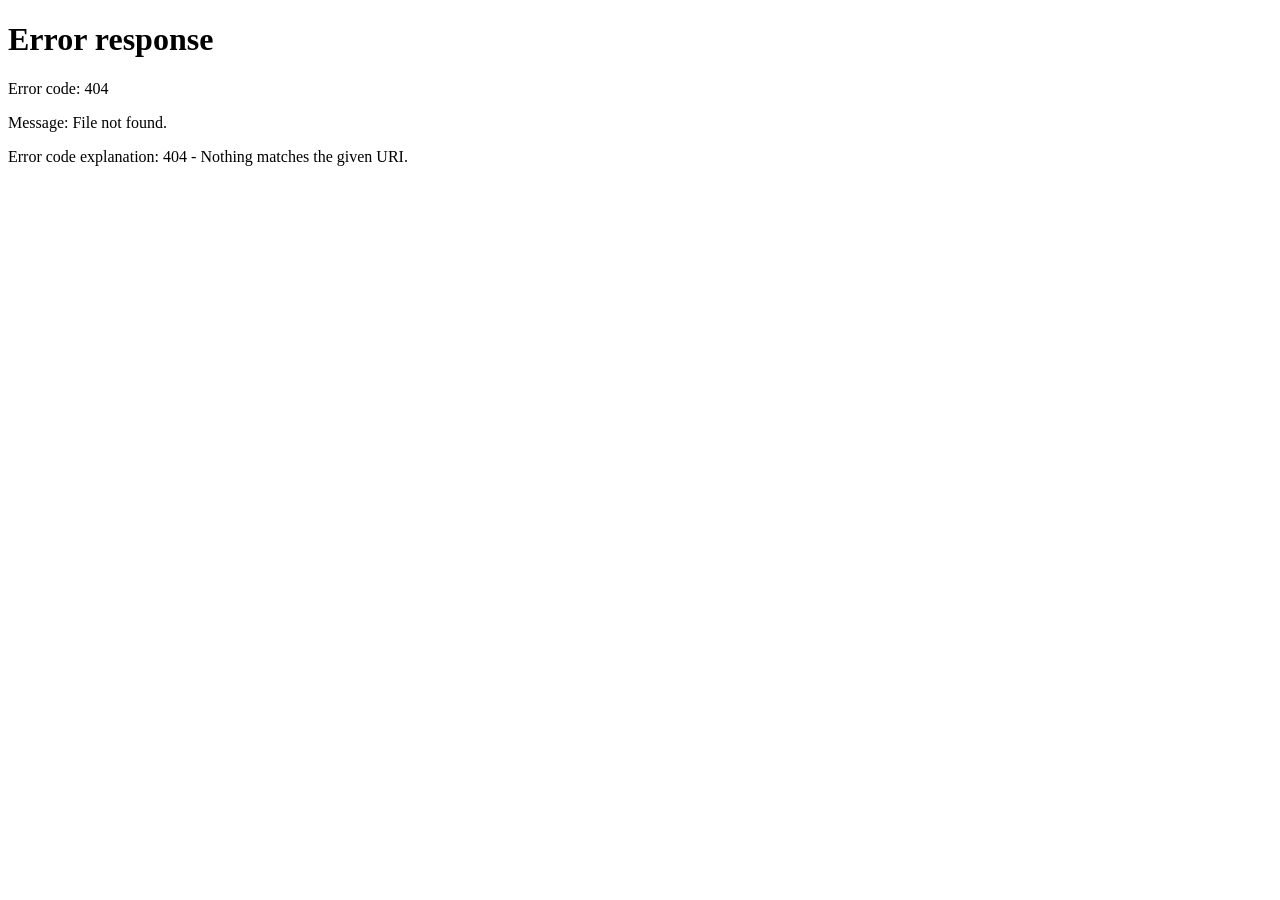
==== commit fb49c8ba: "fixed game over for hangman" ====
--- a/Hangman.html
+++ b/Hangman.html
@@ -321,6 +321,17 @@
 
 .game-over{
   display:none;
+  position:absolute;
+  inset:0;
+  background:rgba(255,255,255,0.95);
+  backdrop-filter:blur(10px);
+  align-items:center;
+  justify-content:center;
+  flex-direction:column;
+  gap:1rem;
+  padding:2rem;
+  z-index:20;
+  overflow:auto;
 }
 
 #confetti{
@@ -1693,7 +1704,11 @@
   const gameOver =
   document.getElementById("game-over");
 
-  gameOver.style.display = "block";
+  gameOver.style.display = "flex";
+  gameOver.style.visibility = "visible";
+  gameOver.style.opacity = "1";
+  gameOver.style.zIndex = "20";
+  gameOver.scrollIntoView({behavior: 'smooth', block: 'center'});
 
   document.getElementById("final-score")
   .textContent = score;
